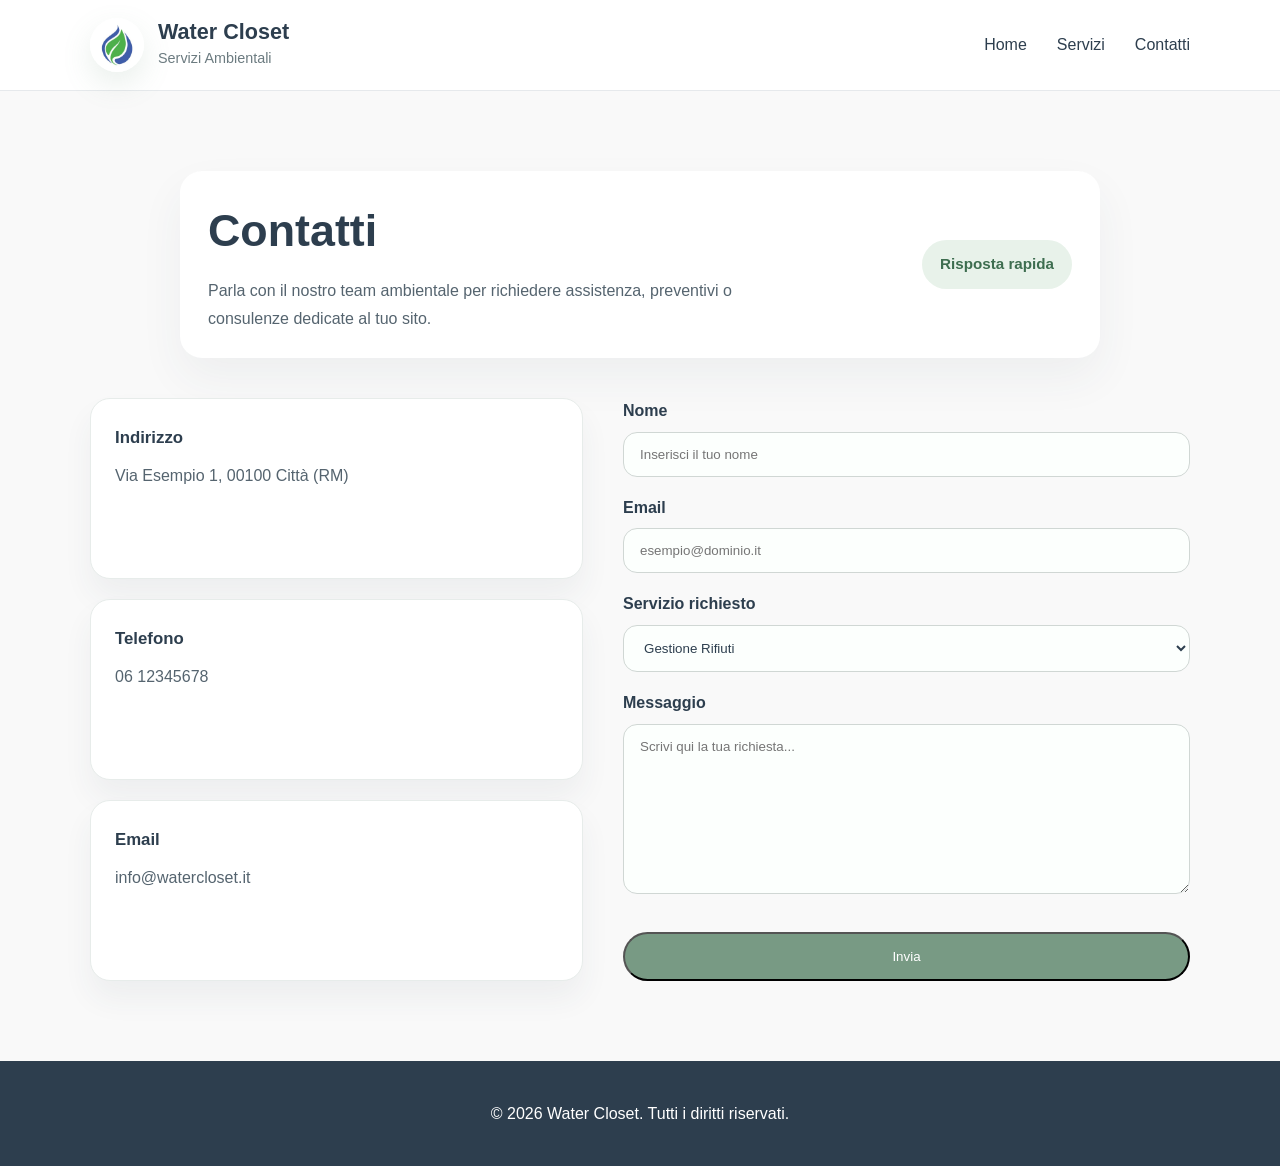
==== contatti.html @ e28da160 "Initial commit" ====
<!DOCTYPE html>
<html lang="it">
<head>
    <meta charset="UTF-8">
    <meta name="viewport" content="width=device-width, initial-scale=1.0">
    <title>Contatti | Water Closet</title>
    <link rel="stylesheet" href="style.css">
</head>
<body>
    <header>
        <nav class="main-nav">
            <a href="index.html" class="logo">
                <img src="photos/669924329_18087143873010487_5912451233334755473_n.jpg" width="50" height="50" alt="Logo">
                <div>
                    <h1>Water Closet</h1>
                    <p>Servizi Ambientali</p>
                </div>
            </a>
            <ul class="nav-links">
                <li><a href="index.html">Home</a></li>
                <li><a href="servizi.html">Servizi</a></li>
                <li><a href="contatti.html">Contatti</a></li>
            </ul>
        </nav>
    </header>

    <main class="page-content">
        <section class="contact-hero">
            <div>
                <h2>Contatti</h2>
                <p>Parla con il nostro team ambientale per richiedere assistenza, preventivi o consulenze dedicate al tuo sito.</p>
            </div>
            <span class="contact-badge">Risposta rapida</span>
        </section>

        <div class="contact-container">
            <aside class="contact-info">
                <div class="contact-card">
                    <h3>Indirizzo</h3>
                    <p>Via Esempio 1, 00100 Città (RM)</p>
                </div>
                <div class="contact-card">
                    <h3>Telefono</h3>
                    <p>06 12345678</p>
                </div>
                <div class="contact-card">
                    <h3>Email</h3>
                    <p>info@watercloset.it</p>
                </div>
            </aside>

            <form id="contact-form">
                <div class="input-group">
                    <label for="name">Nome</label>
                    <input id="name" type="text" placeholder="Inserisci il tuo nome" required>
                </div>
                <div class="input-group">
                    <label for="email">Email</label>
                    <input id="email" type="email" placeholder="esempio@dominio.it" required>
                </div>
                <div class="input-group">
                    <label for="service">Servizio richiesto</label>
                    <select id="service">
                        <option>Gestione Rifiuti</option>
                        <option>Manutenzione Ambientale</option>
                        <option>Interventi di Emergenza</option>
                    </select>
                </div>
                <div class="input-group">
                    <label for="message">Messaggio</label>
                    <textarea id="message" placeholder="Scrivi qui la tua richiesta..."></textarea>
                </div>
                <button type="submit" class="btn">Invia</button>
            </form>
        </div>
    </main>

    <footer>
        <p>&copy; 2026 Water Closet. Tutti i diritti riservati.</p>
    </footer>
</body>
</html>
---- style.css ----
/* Reset & Base */
* { margin: 0; padding: 0; box-sizing: border-box; font-family: 'Inter', 'Helvetica Neue', Arial, sans-serif; }
body { background-color: #f9f9f9; color: #2d3e4e; line-height: 1.6; }

/* Navigation */
header { position: sticky; top: 0; z-index: 10; background: #ffffffee; border-bottom: 1px solid #e6e9ec; backdrop-filter: blur(8px); }
.main-nav { max-width: 1200px; margin: 0 auto; padding: 18px 50px; display: flex; align-items: center; justify-content: space-between; gap: 24px; }
.logo { display: flex; align-items: center; gap: 14px; text-decoration: none; color: inherit; }
.logo img { width: 54px; height: 54px; border-radius: 50%; object-fit: cover; box-shadow: 0 12px 30px rgba(120, 154, 132, 0.16); }
.logo h1 { font-size: 1.35rem; line-height: 1.1; margin-bottom: 4px; }
.logo p { margin: 0; font-size: 0.9rem; color: #6c7b80; }
.nav-links { display: flex; list-style: none; align-items: center; gap: 30px; margin: 0; padding: 0; }
.nav-links li a { color: #2d3e4e; text-decoration: none; font-weight: 500; transition: color 0.25s ease; }
.nav-links li a:hover { color: #789a84; }
.nav-btn { display: inline-flex; align-items: center; justify-content: center; padding: 12px 24px; background: #789a84; color: #fff; text-decoration: none; border-radius: 999px; font-weight: 600; transition: background 0.3s ease, transform 0.2s ease; }
.nav-btn:hover { background: #5a7a66; transform: translateY(-1px); }

/* Hero */
.hero { height: 70vh; display: flex; flex-direction: column; justify-content: center; align-items: center; text-align: center; background: #fff; }
.hero h1 { font-size: 3.5rem; margin-bottom: 20px; color: #2d3e4e; }
.btn { display: inline-block; padding: 15px 30px; background: #789a84; color: #fff; text-decoration: none; border-radius: 30px; margin-top: 20px; transition: background 0.3s; }
.btn:hover { background: #5a7a66; }

/* Services Section */
.page-content { padding: 80px 50px; }
.services-section { max-width: 1180px; margin: 0 auto; }
.services-header { display: flex; align-items: flex-start; justify-content: space-between; gap: 32px; margin-bottom: 40px; padding: 28px 32px; background: #fff; border-radius: 24px; box-shadow: 0 18px 40px rgba(45, 62, 78, 0.05); }
.services-header .eyebrow { display: inline-block; margin-bottom: 14px; color: #789a84; font-weight: 700; letter-spacing: 0.08em; text-transform: uppercase; font-size: 0.85rem; }
.services-header h2 { font-size: 2.8rem; color: #2d3e4e; line-height: 1.05; margin: 0 0 18px; }
.services-intro { max-width: 610px; color: #55646f; line-height: 1.8; }
.btn-secondary { background: #2d3e4e; color: #fff; }
.btn-secondary:hover { background: #1f2b36; }

.services-grid { display: grid; grid-template-columns: repeat(auto-fit, minmax(280px, 1fr)); gap: 28px; }
.service-card { text-align: left; padding: 36px 30px; border-radius: 22px; border: none; box-shadow: 0 20px 45px rgba(45, 62, 78, 0.08); transition: transform 0.3s ease, box-shadow 0.3s ease; }
.service-card:hover { transform: translateY(-6px); box-shadow: 0 28px 55px rgba(45, 62, 78, 0.12); }
.service-card-head { display: flex; align-items: center; gap: 18px; margin-bottom: 18px; }
.service-icon { display: inline-flex; align-items: center; justify-content: center; width: 56px; height: 56px; background: rgba(120, 154, 132, 0.12); border-radius: 18px; font-size: 1.5rem; }
.service-card h3 { margin: 0; font-size: 1.4rem; color: #2d3e4e; }
.service-card p { color: #55646f; line-height: 1.75; margin: 0; }

/* Gallery */
#gallery { padding: 80px 50px; background: linear-gradient(180deg, #f8fbf8 0%, #f0f4ef 100%); }
#gallery h2 { font-size: 2.6rem; text-align: center; color: #2d3e4e; margin-bottom: 12px; position: relative; }
#gallery h2::after { content: ''; display: block; width: 80px; height: 4px; background: #789a84; border-radius: 999px; margin: 18px auto 0; }
.gallery-intro { max-width: 720px; margin: 0 auto 40px; text-align: center; color: #4b5d63; font-size: 1rem; line-height: 1.7; }
.gallery { max-width: 1180px; margin: 0 auto; display: grid; grid-template-columns: repeat(auto-fit, minmax(260px, 1fr)); gap: 24px; }
.gallery-item { position: relative; overflow: hidden; border-radius: 22px; background: #fff; box-shadow: 0 18px 35px rgba(45, 62, 78, 0.08); transition: transform 0.35s ease, box-shadow 0.35s ease; }
.gallery-item:hover { transform: translateY(-6px); box-shadow: 0 26px 45px rgba(45, 62, 78, 0.14); }
.gallery img { width: 100%; height: 100%; min-height: 280px; object-fit: cover; display: block; transition: transform 0.4s ease; }
.gallery-item:hover img { transform: scale(1.05); }
.gallery figcaption { position: absolute; left: 0; right: 0; bottom: 0; padding: 18px 20px; background: rgba(25, 40, 52, 0.73); color: #f8f9fa; font-size: 0.95rem; line-height: 1.5; }

/* Contact Page */
.page-content { padding: 80px 50px; }
.contact-hero { max-width: 920px; margin: 0 auto 40px; display: flex; align-items: center; justify-content: space-between; gap: 20px; padding: 24px 28px; background: #fff; border-radius: 22px; box-shadow: 0 20px 45px rgba(45, 62, 78, 0.06); }
.contact-hero h2 { font-size: 2.8rem; color: #2d3e4e; margin-bottom: 10px; }
.contact-hero p { color: #55646f; max-width: 550px; line-height: 1.8; }
.contact-badge { display: inline-flex; align-items: center; padding: 12px 18px; background: #e8f2ea; color: #3d6d4f; border-radius: 999px; font-weight: 600; font-size: 0.95rem; }
.contact-container { max-width: 1100px; margin: 0 auto; display: grid; grid-template-columns: 1fr 1.15fr; gap: 40px; }
.contact-info { display: grid; gap: 20px; }
.contact-card { background: #fff; padding: 26px 24px; border-radius: 20px; border: 1px solid #e7ecea; box-shadow: 0 18px 30px rgba(45, 62, 78, 0.06); }
.contact-card h3 { margin-bottom: 10px; color: #2d3e4e; font-size: 1.05rem; }
.contact-card p { color: #55646f; line-height: 1.7; }
#contact-form { display: grid; gap: 18px; }
.input-group { display: grid; gap: 8px; }
.input-group label { font-weight: 600; color: #2d3e4e; }
#contact-form input,
#contact-form select,
#contact-form textarea { width: 100%; padding: 14px 16px; border: 1px solid #d0d7d4; border-radius: 14px; background: #fcfffd; color: #2d3e4e; transition: border-color 0.25s ease, box-shadow 0.25s ease; }
#contact-form input:focus,
#contact-form select:focus,
#contact-form textarea:focus { outline: none; border-color: #789a84; box-shadow: 0 0 0 4px rgba(120, 154, 132, 0.12); }
#contact-form textarea { min-height: 170px; resize: vertical; }
#contact-form .btn { align-self: flex-start; }

footer { text-align: center; padding: 40px; background: #2d3e4e; color: #fff; }

@media (max-width: 940px) {
    .contact-container { grid-template-columns: 1fr; }
}

@media (max-width: 740px) {
    .main-nav { padding: 18px 24px; }
    .contact-hero { flex-direction: column; align-items: flex-start; }
    .contact-hero h2 { font-size: 2.2rem; }
}
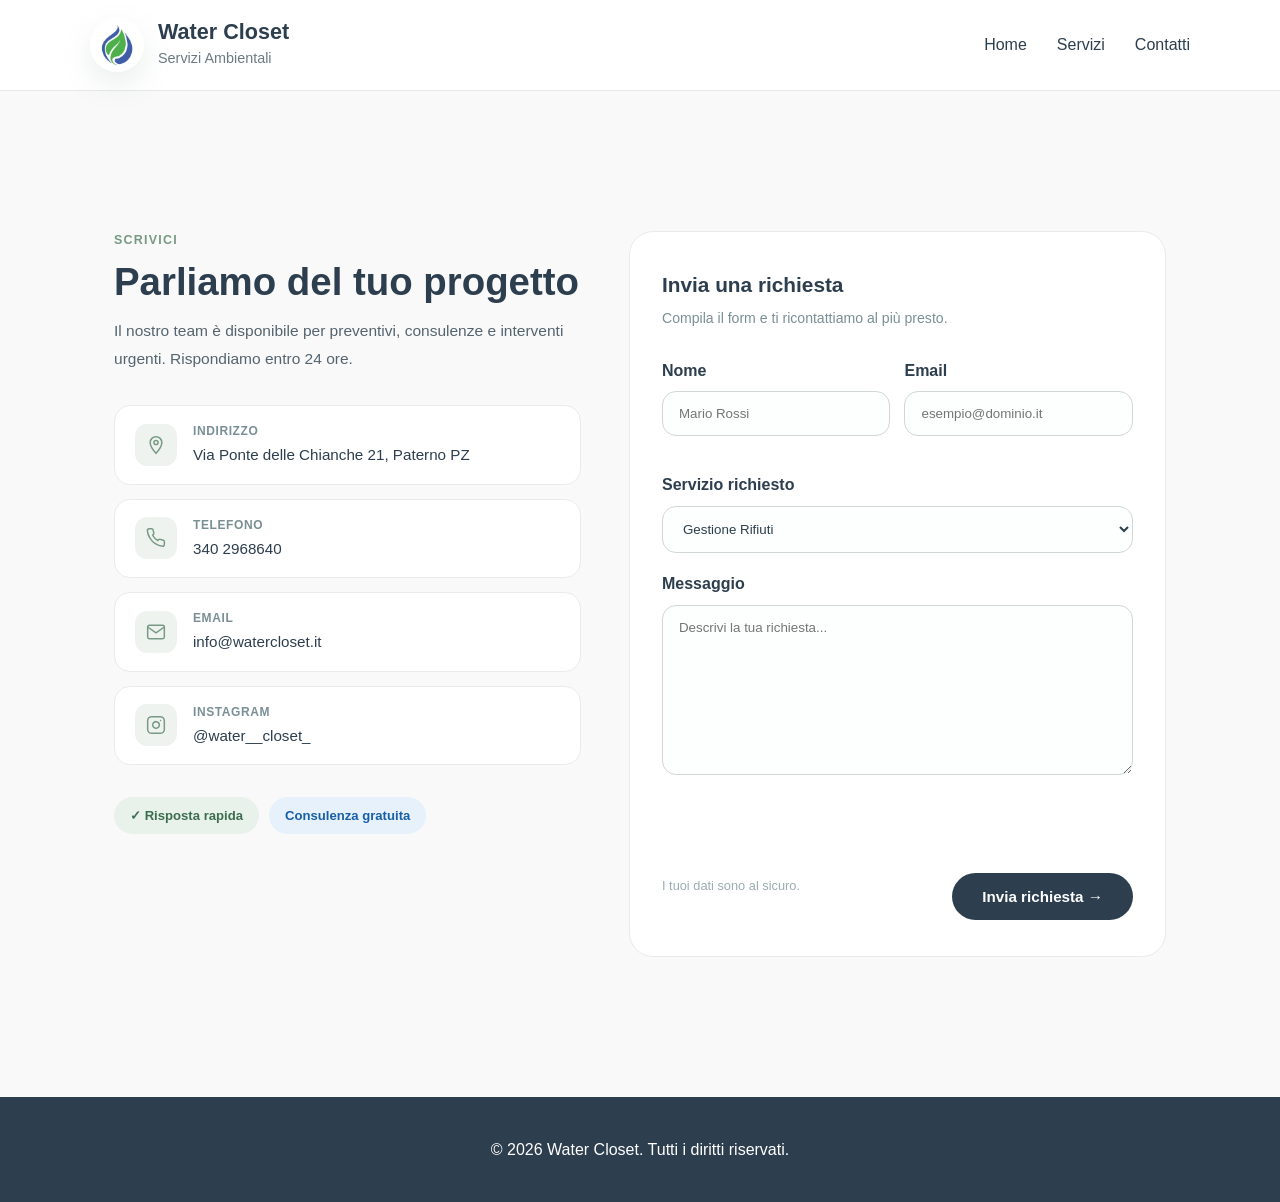
==== commit 9ea332c2: "second commit" ====
--- a/contatti.html
+++ b/contatti.html
@@ -25,58 +25,127 @@
     </header>
 
     <main class="page-content">
-        <section class="contact-hero">
-            <div>
-                <h2>Contatti</h2>
-                <p>Parla con il nostro team ambientale per richiedere assistenza, preventivi o consulenze dedicate al tuo sito.</p>
+        <div class="contact-wrap">
+
+            <div class="contact-split">
+
+                <!-- Colonna sinistra: info -->
+                <div class="contact-left">
+                    <p class="contact-eyebrow">Scrivici</p>
+                    <h2 class="contact-title">Parliamo del tuo progetto</h2>
+                    <p class="contact-sub">Il nostro team è disponibile per preventivi, consulenze e interventi urgenti. Rispondiamo entro 24 ore.</p>
+
+                    <div class="info-stack">
+                        <div class="info-row">
+                            <div class="info-icon">
+                                <svg viewBox="0 0 24 24" fill="none" stroke="#789a84" stroke-width="1.8" stroke-linecap="round" stroke-linejoin="round">
+                                    <path d="M12 2C8.13 2 5 5.13 5 9c0 5.25 7 13 7 13s7-7.75 7-13c0-3.87-3.13-7-7-7z"/>
+                                    <circle cx="12" cy="9" r="2.5"/>
+                                </svg>
+                            </div>
+                            <div>
+                                <div class="info-label">Indirizzo</div>
+                                <div class="info-value">Via Ponte delle Chianche 21, Paterno PZ</div>
+                            </div>
+                        </div>
+                        <div class="info-row">
+                            <div class="info-icon">
+                                <svg viewBox="0 0 24 24" fill="none" stroke="#789a84" stroke-width="1.8" stroke-linecap="round" stroke-linejoin="round">
+                                    <path d="M22 16.92v3a2 2 0 0 1-2.18 2 19.79 19.79 0 0 1-8.63-3.07A19.5 19.5 0 0 1 4.69 12 19.79 19.79 0 0 1 1.61 3.18 2 2 0 0 1 3.61 1h3a2 2 0 0 1 2 1.72c.127.96.361 1.903.7 2.81a2 2 0 0 1-.45 2.11L7.91 8.69a16 16 0 0 0 6.29 6.29l.91-.91a2 2 0 0 1 2.11-.45c.907.339 1.85.573 2.81.7A2 2 0 0 1 22 16.92z"/>
+                                </svg>
+                            </div>
+                            <div>
+                                <div class="info-label">Telefono</div>
+                                <div class="info-value"><a href="tel:+393402968640">340 2968640</a></div>
+                            </div>
+                        </div>
+                        <div class="info-row">
+                            <div class="info-icon">
+                                <svg viewBox="0 0 24 24" fill="none" stroke="#789a84" stroke-width="1.8" stroke-linecap="round" stroke-linejoin="round">
+                                    <path d="M4 4h16c1.1 0 2 .9 2 2v12c0 1.1-.9 2-2 2H4c-1.1 0-2-.9-2-2V6c0-1.1.9-2 2-2z"/>
+                                    <polyline points="22,6 12,13 2,6"/>
+                                </svg>
+                            </div>
+                            <div>
+                                <div class="info-label">Email</div>
+                                <div class="info-value"><a href="mailto:info@watercloset.it">info@watercloset.it</a></div>
+                            </div>
+                        </div>
+                        <div class="info-row">
+                            <div class="info-icon">
+                                <svg viewBox="0 0 24 24" fill="none" stroke="#789a84" stroke-width="1.8" stroke-linecap="round" stroke-linejoin="round">
+                                    <rect x="2" y="2" width="20" height="20" rx="5" ry="5"/>
+                                    <path d="M16 11.37A4 4 0 1 1 12.63 8 4 4 0 0 1 16 11.37z"/>
+                                    <line x1="17.5" y1="6.5" x2="17.51" y2="6.5"/>
+                                </svg>
+                            </div>
+                            <div>
+                                <div class="info-label">Instagram</div>
+                                <div class="info-value"><a href="https://www.instagram.com/water__closet_/" target="_blank" rel="noopener">@water__closet_</a></div>
+                            </div>
+                        </div>
+                    </div>
+
+                    <div class="contact-badges">
+                        <span class="cbadge cbadge-green">✓ Risposta rapida</span>
+                        <span class="cbadge cbadge-blue">Consulenza gratuita</span>
+                    </div>
+                </div>
+
+                <!-- Colonna destra: form -->
+                <div class="form-card">
+                    <p class="form-card-title">Invia una richiesta</p>
+                    <p class="form-card-sub">Compila il form e ti ricontattiamo al più presto.</p>
+
+                    <form id="contact-form" action="https://formsubmit.co/anthonypepe2004@gmail.com" method="POST">
+                        <input type="hidden" name="_subject" value="Richiesta preventivo Water Closet">
+                        <input type="hidden" name="_captcha" value="false">
+                        <input type="hidden" name="_template" value="table">
+
+                        <div class="form-row2">
+                            <div class="input-group">
+                                <label for="name">Nome</label>
+                                <input id="name" name="name" type="text" placeholder="Mario Rossi" required>
+                            </div>
+                            <div class="input-group">
+                                <label for="email">Email</label>
+                                <input id="email" name="email" type="email" placeholder="esempio@dominio.it" required>
+                            </div>
+                        </div>
+
+                        <div class="input-group">
+                            <label for="service">Servizio richiesto</label>
+                            <select id="service" name="service">
+                                <option>Gestione Rifiuti</option>
+                                <option>Manutenzione Ambientale</option>
+                                <option>Interventi di Emergenza</option>
+                            </select>
+                        </div>
+
+                        <div class="input-group">
+                            <label for="message">Messaggio</label>
+                            <textarea id="message" name="message" placeholder="Descrivi la tua richiesta..."></textarea>
+                        </div>
+
+                        <div class="form-message" aria-live="polite"></div>
+
+                        <div class="form-submit-row">
+                            <span class="form-note">I tuoi dati sono al sicuro.</span>
+                            <button type="submit" class="btn btn-dark">
+                                Invia richiesta →
+                            </button>
+                        </div>
+                    </form>
+                </div>
+
             </div>
-            <span class="contact-badge">Risposta rapida</span>
-        </section>
-
-        <div class="contact-container">
-            <aside class="contact-info">
-                <div class="contact-card">
-                    <h3>Indirizzo</h3>
-                    <p>Via Esempio 1, 00100 Città (RM)</p>
-                </div>
-                <div class="contact-card">
-                    <h3>Telefono</h3>
-                    <p>06 12345678</p>
-                </div>
-                <div class="contact-card">
-                    <h3>Email</h3>
-                    <p>info@watercloset.it</p>
-                </div>
-            </aside>
-
-            <form id="contact-form">
-                <div class="input-group">
-                    <label for="name">Nome</label>
-                    <input id="name" type="text" placeholder="Inserisci il tuo nome" required>
-                </div>
-                <div class="input-group">
-                    <label for="email">Email</label>
-                    <input id="email" type="email" placeholder="esempio@dominio.it" required>
-                </div>
-                <div class="input-group">
-                    <label for="service">Servizio richiesto</label>
-                    <select id="service">
-                        <option>Gestione Rifiuti</option>
-                        <option>Manutenzione Ambientale</option>
-                        <option>Interventi di Emergenza</option>
-                    </select>
-                </div>
-                <div class="input-group">
-                    <label for="message">Messaggio</label>
-                    <textarea id="message" placeholder="Scrivi qui la tua richiesta..."></textarea>
-                </div>
-                <button type="submit" class="btn">Invia</button>
-            </form>
         </div>
     </main>
 
     <footer>
         <p>&copy; 2026 Water Closet. Tutti i diritti riservati.</p>
     </footer>
+
+    <script src="script.js"></script>
 </body>
-</html>
+</html>
--- a/style.css
+++ b/style.css
@@ -16,8 +16,11 @@
 .nav-btn:hover { background: #5a7a66; transform: translateY(-1px); }
 
 /* Hero */
-.hero { height: 70vh; display: flex; flex-direction: column; justify-content: center; align-items: center; text-align: center; background: #fff; }
+.hero { min-height: 72vh; display: flex; flex-direction: column; justify-content: center; align-items: center; text-align: center; background: #fff; padding: 20px; }
 .hero h1 { font-size: 3.5rem; margin-bottom: 20px; color: #2d3e4e; }
+.hero p { max-width: 680px; margin: 0 auto 28px; color: #54606b; line-height: 1.8; }
+.hero-image { margin-bottom: 28px; width: min(860px, 100%); border-radius: 28px; overflow: hidden; box-shadow: 0 24px 50px rgba(45, 62, 78, 0.12); }
+.hero-image img { width: 100%; height: auto; display: block; }
 .btn { display: inline-block; padding: 15px 30px; background: #789a84; color: #fff; text-decoration: none; border-radius: 30px; margin-top: 20px; transition: background 0.3s; }
 .btn:hover { background: #5a7a66; }
 
@@ -47,6 +50,8 @@
 .gallery { max-width: 1180px; margin: 0 auto; display: grid; grid-template-columns: repeat(auto-fit, minmax(260px, 1fr)); gap: 24px; }
 .gallery-item { position: relative; overflow: hidden; border-radius: 22px; background: #fff; box-shadow: 0 18px 35px rgba(45, 62, 78, 0.08); transition: transform 0.35s ease, box-shadow 0.35s ease; }
 .gallery-item:hover { transform: translateY(-6px); box-shadow: 0 26px 45px rgba(45, 62, 78, 0.14); }
+.gallery-item--small { justify-self: center; width: min(280px, 100%); }
+.gallery-item--small .gallery img { min-height: 280px; }
 .gallery img { width: 100%; height: 100%; min-height: 280px; object-fit: cover; display: block; transition: transform 0.4s ease; }
 .gallery-item:hover img { transform: scale(1.05); }
 .gallery figcaption { position: absolute; left: 0; right: 0; bottom: 0; padding: 18px 20px; background: rgba(25, 40, 52, 0.73); color: #f8f9fa; font-size: 0.95rem; line-height: 1.5; }
@@ -72,8 +77,220 @@
 #contact-form select:focus,
 #contact-form textarea:focus { outline: none; border-color: #789a84; box-shadow: 0 0 0 4px rgba(120, 154, 132, 0.12); }
 #contact-form textarea { min-height: 170px; resize: vertical; }
+.form-message { min-height: 24px; font-size: 0.98rem; color: #2d3e4e; margin-bottom: 10px; }
+.form-message.success { color: #2b6f46; }
+.form-message.error { color: #8b2f2f; }
 #contact-form .btn { align-self: flex-start; }
-
+/* ── Contatti: nuovo layout ── */
+
+.contact-wrap {
+    max-width: 1100px;
+    margin: 0 auto;
+    padding: 60px 24px;
+}
+
+.contact-split {
+    display: grid;
+    grid-template-columns: 1fr 1.15fr;
+    gap: 48px;
+    align-items: start;
+}
+
+/* Colonna sinistra */
+.contact-left {
+    display: flex;
+    flex-direction: column;
+    gap: 0;
+}
+
+.contact-eyebrow {
+    font-size: 0.78rem;
+    font-weight: 700;
+    letter-spacing: 0.1em;
+    text-transform: uppercase;
+    color: #789a84;
+    margin-bottom: 10px;
+}
+
+.contact-title {
+    font-size: 2.4rem;
+    font-weight: 700;
+    color: #2d3e4e;
+    line-height: 1.1;
+    margin-bottom: 14px;
+}
+
+.contact-sub {
+    color: #55646f;
+    line-height: 1.8;
+    font-size: 0.97rem;
+    margin-bottom: 32px;
+}
+
+/* Card info */
+.info-stack {
+    display: flex;
+    flex-direction: column;
+    gap: 14px;
+    margin-bottom: 32px;
+}
+
+.info-row {
+    display: flex;
+    align-items: center;
+    gap: 16px;
+    padding: 16px 20px;
+    background: #fff;
+    border-radius: 16px;
+    border: 1px solid #e7ecea;
+    transition: box-shadow 0.25s ease;
+}
+
+.info-row:hover {
+    box-shadow: 0 8px 24px rgba(45, 62, 78, 0.08);
+}
+
+.info-icon {
+    width: 42px;
+    height: 42px;
+    border-radius: 12px;
+    background: rgba(120, 154, 132, 0.12);
+    display: flex;
+    align-items: center;
+    justify-content: center;
+    flex-shrink: 0;
+}
+
+.info-icon svg {
+    width: 20px;
+    height: 20px;
+}
+
+.info-label {
+    font-size: 0.75rem;
+    color: #7a8f95;
+    font-weight: 600;
+    letter-spacing: 0.05em;
+    text-transform: uppercase;
+    margin-bottom: 2px;
+}
+
+.info-value {
+    font-size: 0.95rem;
+    color: #2d3e4e;
+    font-weight: 500;
+}
+
+.info-value a {
+    color: #2d3e4e;
+    text-decoration: none;
+}
+
+.info-value a:hover {
+    color: #789a84;
+}
+
+/* Badge */
+.contact-badges {
+    display: flex;
+    gap: 10px;
+    flex-wrap: wrap;
+}
+
+.cbadge {
+    display: inline-flex;
+    align-items: center;
+    padding: 8px 16px;
+    border-radius: 999px;
+    font-size: 0.82rem;
+    font-weight: 600;
+}
+
+.cbadge-green {
+    background: #e8f2ea;
+    color: #3d6d4f;
+}
+
+.cbadge-blue {
+    background: #e6f1fb;
+    color: #185fa5;
+}
+
+/* Form card */
+.form-card {
+    background: #fff;
+    border-radius: 24px;
+    border: 1px solid #e7ecea;
+    padding: 36px 32px;
+}
+
+.form-card-title {
+    font-size: 1.3rem;
+    font-weight: 700;
+    color: #2d3e4e;
+    margin-bottom: 6px;
+}
+
+.form-card-sub {
+    font-size: 0.88rem;
+    color: #7a8f95;
+    margin-bottom: 28px;
+}
+
+/* Form rows */
+.form-row2 {
+    display: grid;
+    grid-template-columns: 1fr 1fr;
+    gap: 14px;
+    margin-bottom: 18px;
+}
+
+.form-submit-row {
+    display: flex;
+    align-items: center;
+    justify-content: space-between;
+    gap: 12px;
+    margin-top: 8px;
+}
+
+.form-note {
+    font-size: 0.8rem;
+    color: #9aacb0;
+}
+
+.btn-dark {
+    background: #2d3e4e;
+    color: #fff;
+    border: none;
+    cursor: pointer;
+    font-size: 0.95rem;
+    font-weight: 600;
+    font-family: inherit;
+}
+
+.btn-dark:hover {
+    background: #1f2b36;
+}
+
+/* Responsive */
+@media (max-width: 860px) {
+    .contact-split {
+        grid-template-columns: 1fr;
+    }
+
+    .contact-title {
+        font-size: 2rem;
+    }
+
+    .form-row2 {
+        grid-template-columns: 1fr;
+    }
+
+    .form-submit-row {
+        flex-direction: column;
+        align-items: flex-start;
+    }
+}
 footer { text-align: center; padding: 40px; background: #2d3e4e; color: #fff; }
 
 @media (max-width: 940px) {
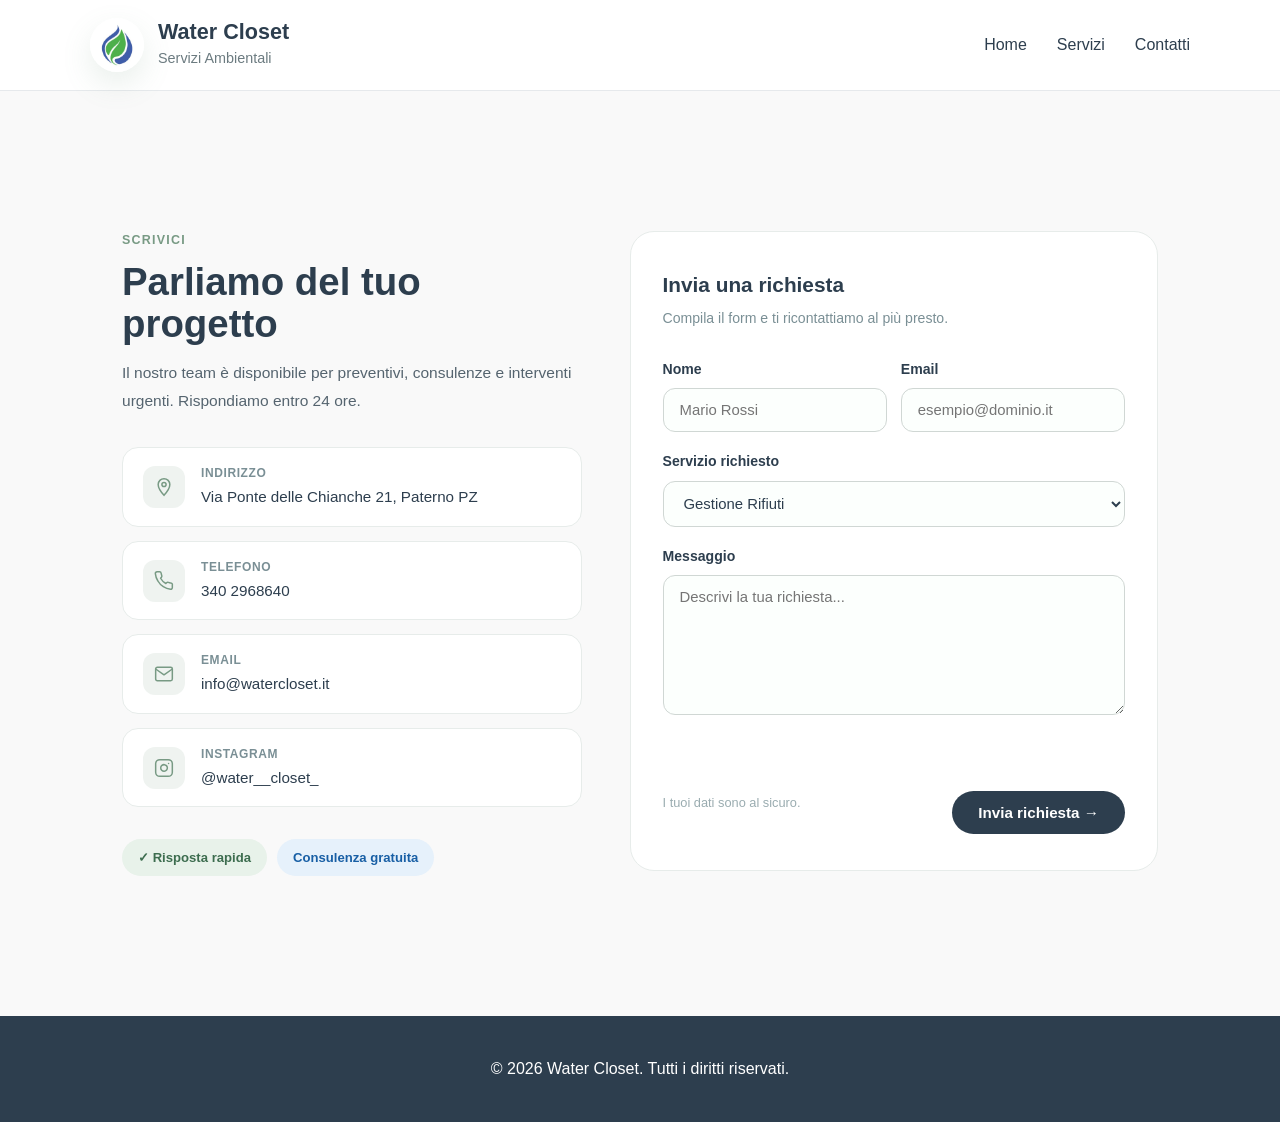
==== commit b25de6cc: "edists" ====
--- a/contatti.html
+++ b/contatti.html
@@ -3,7 +3,8 @@
 <head>
     <meta charset="UTF-8">
     <meta name="viewport" content="width=device-width, initial-scale=1.0">
-    <title>Contatti | Water Closet</title>
+    <title>Water Closet | Servizi Ambientali</title>
+    <link rel="icon" href="photos/669924329_18087143873010487_5912451233334755473_n.jpg" type="image/jpeg">
     <link rel="stylesheet" href="style.css">
 </head>
 <body>
--- a/style.css
+++ b/style.css
@@ -57,36 +57,10 @@
 .gallery figcaption { position: absolute; left: 0; right: 0; bottom: 0; padding: 18px 20px; background: rgba(25, 40, 52, 0.73); color: #f8f9fa; font-size: 0.95rem; line-height: 1.5; }
 
 /* Contact Page */
-.page-content { padding: 80px 50px; }
-.contact-hero { max-width: 920px; margin: 0 auto 40px; display: flex; align-items: center; justify-content: space-between; gap: 20px; padding: 24px 28px; background: #fff; border-radius: 22px; box-shadow: 0 20px 45px rgba(45, 62, 78, 0.06); }
-.contact-hero h2 { font-size: 2.8rem; color: #2d3e4e; margin-bottom: 10px; }
-.contact-hero p { color: #55646f; max-width: 550px; line-height: 1.8; }
-.contact-badge { display: inline-flex; align-items: center; padding: 12px 18px; background: #e8f2ea; color: #3d6d4f; border-radius: 999px; font-weight: 600; font-size: 0.95rem; }
-.contact-container { max-width: 1100px; margin: 0 auto; display: grid; grid-template-columns: 1fr 1.15fr; gap: 40px; }
-.contact-info { display: grid; gap: 20px; }
-.contact-card { background: #fff; padding: 26px 24px; border-radius: 20px; border: 1px solid #e7ecea; box-shadow: 0 18px 30px rgba(45, 62, 78, 0.06); }
-.contact-card h3 { margin-bottom: 10px; color: #2d3e4e; font-size: 1.05rem; }
-.contact-card p { color: #55646f; line-height: 1.7; }
-#contact-form { display: grid; gap: 18px; }
-.input-group { display: grid; gap: 8px; }
-.input-group label { font-weight: 600; color: #2d3e4e; }
-#contact-form input,
-#contact-form select,
-#contact-form textarea { width: 100%; padding: 14px 16px; border: 1px solid #d0d7d4; border-radius: 14px; background: #fcfffd; color: #2d3e4e; transition: border-color 0.25s ease, box-shadow 0.25s ease; }
-#contact-form input:focus,
-#contact-form select:focus,
-#contact-form textarea:focus { outline: none; border-color: #789a84; box-shadow: 0 0 0 4px rgba(120, 154, 132, 0.12); }
-#contact-form textarea { min-height: 170px; resize: vertical; }
-.form-message { min-height: 24px; font-size: 0.98rem; color: #2d3e4e; margin-bottom: 10px; }
-.form-message.success { color: #2b6f46; }
-.form-message.error { color: #8b2f2f; }
-#contact-form .btn { align-self: flex-start; }
-/* ── Contatti: nuovo layout ── */
-
 .contact-wrap {
     max-width: 1100px;
     margin: 0 auto;
-    padding: 60px 24px;
+    padding: 60px 32px;
 }
 
 .contact-split {
@@ -96,11 +70,9 @@
     align-items: start;
 }
 
-/* Colonna sinistra */
 .contact-left {
     display: flex;
     flex-direction: column;
-    gap: 0;
 }
 
 .contact-eyebrow {
@@ -127,7 +99,6 @@
     margin-bottom: 32px;
 }
 
-/* Card info */
 .info-stack {
     display: flex;
     flex-direction: column;
@@ -190,7 +161,6 @@
     color: #789a84;
 }
 
-/* Badge */
 .contact-badges {
     display: flex;
     gap: 10px;
@@ -216,7 +186,6 @@
     color: #185fa5;
 }
 
-/* Form card */
 .form-card {
     background: #fff;
     border-radius: 24px;
@@ -237,20 +206,68 @@
     margin-bottom: 28px;
 }
 
-/* Form rows */
+#contact-form {
+    display: grid;
+    gap: 18px;
+}
+
 .form-row2 {
     display: grid;
     grid-template-columns: 1fr 1fr;
     gap: 14px;
-    margin-bottom: 18px;
-}
+}
+
+.input-group {
+    display: grid;
+    gap: 8px;
+}
+
+.input-group label {
+    font-weight: 600;
+    color: #2d3e4e;
+    font-size: 0.88rem;
+}
+
+#contact-form input,
+#contact-form select,
+#contact-form textarea {
+    width: 100%;
+    padding: 13px 16px;
+    border: 1px solid #d0d7d4;
+    border-radius: 12px;
+    background: #fcfffd;
+    color: #2d3e4e;
+    font-size: 0.93rem;
+    font-family: inherit;
+    transition: border-color 0.25s ease, box-shadow 0.25s ease;
+    outline: none;
+}
+
+#contact-form input:focus,
+#contact-form select:focus,
+#contact-form textarea:focus {
+    border-color: #789a84;
+    box-shadow: 0 0 0 3px rgba(120, 154, 132, 0.13);
+}
+
+#contact-form textarea {
+    min-height: 140px;
+    resize: vertical;
+}
+
+.form-message {
+    min-height: 20px;
+    font-size: 0.9rem;
+}
+
+.form-message.success { color: #2b6f46; }
+.form-message.error { color: #8b2f2f; }
 
 .form-submit-row {
     display: flex;
     align-items: center;
     justify-content: space-between;
     gap: 12px;
-    margin-top: 8px;
 }
 
 .form-note {
@@ -259,47 +276,48 @@
 }
 
 .btn-dark {
+    display: inline-flex;
+    align-items: center;
+    gap: 8px;
+    padding: 13px 26px;
     background: #2d3e4e;
     color: #fff;
     border: none;
-    cursor: pointer;
+    border-radius: 999px;
     font-size: 0.95rem;
     font-weight: 600;
     font-family: inherit;
+    cursor: pointer;
+    transition: background 0.25s ease, transform 0.2s ease;
+    text-decoration: none;
 }
 
 .btn-dark:hover {
     background: #1f2b36;
-}
+    transform: translateY(-1px);
+}
+
+/* Footer */
+footer { text-align: center; padding: 40px; background: #2d3e4e; color: #fff; }
 
 /* Responsive */
+@media (max-width: 940px) {
+    .page-content { padding: 60px 30px; }
+}
+
 @media (max-width: 860px) {
-    .contact-split {
-        grid-template-columns: 1fr;
-    }
-
-    .contact-title {
-        font-size: 2rem;
-    }
-
-    .form-row2 {
-        grid-template-columns: 1fr;
-    }
-
-    .form-submit-row {
-        flex-direction: column;
-        align-items: flex-start;
-    }
-}
-footer { text-align: center; padding: 40px; background: #2d3e4e; color: #fff; }
-
-@media (max-width: 940px) {
-    .contact-container { grid-template-columns: 1fr; }
+    .contact-split { grid-template-columns: 1fr; }
+    .contact-title { font-size: 2rem; }
+    .form-row2 { grid-template-columns: 1fr; }
+    .form-submit-row { flex-direction: column; align-items: flex-start; }
 }
 
 @media (max-width: 740px) {
     .main-nav { padding: 18px 24px; }
-    .contact-hero { flex-direction: column; align-items: flex-start; }
-    .contact-hero h2 { font-size: 2.2rem; }
-}
-
+    .page-content { padding: 40px 20px; }
+}
+
+@media (max-width: 560px) {
+    .contact-wrap { padding: 40px 18px; }
+    .form-card { padding: 24px 18px; }
+}
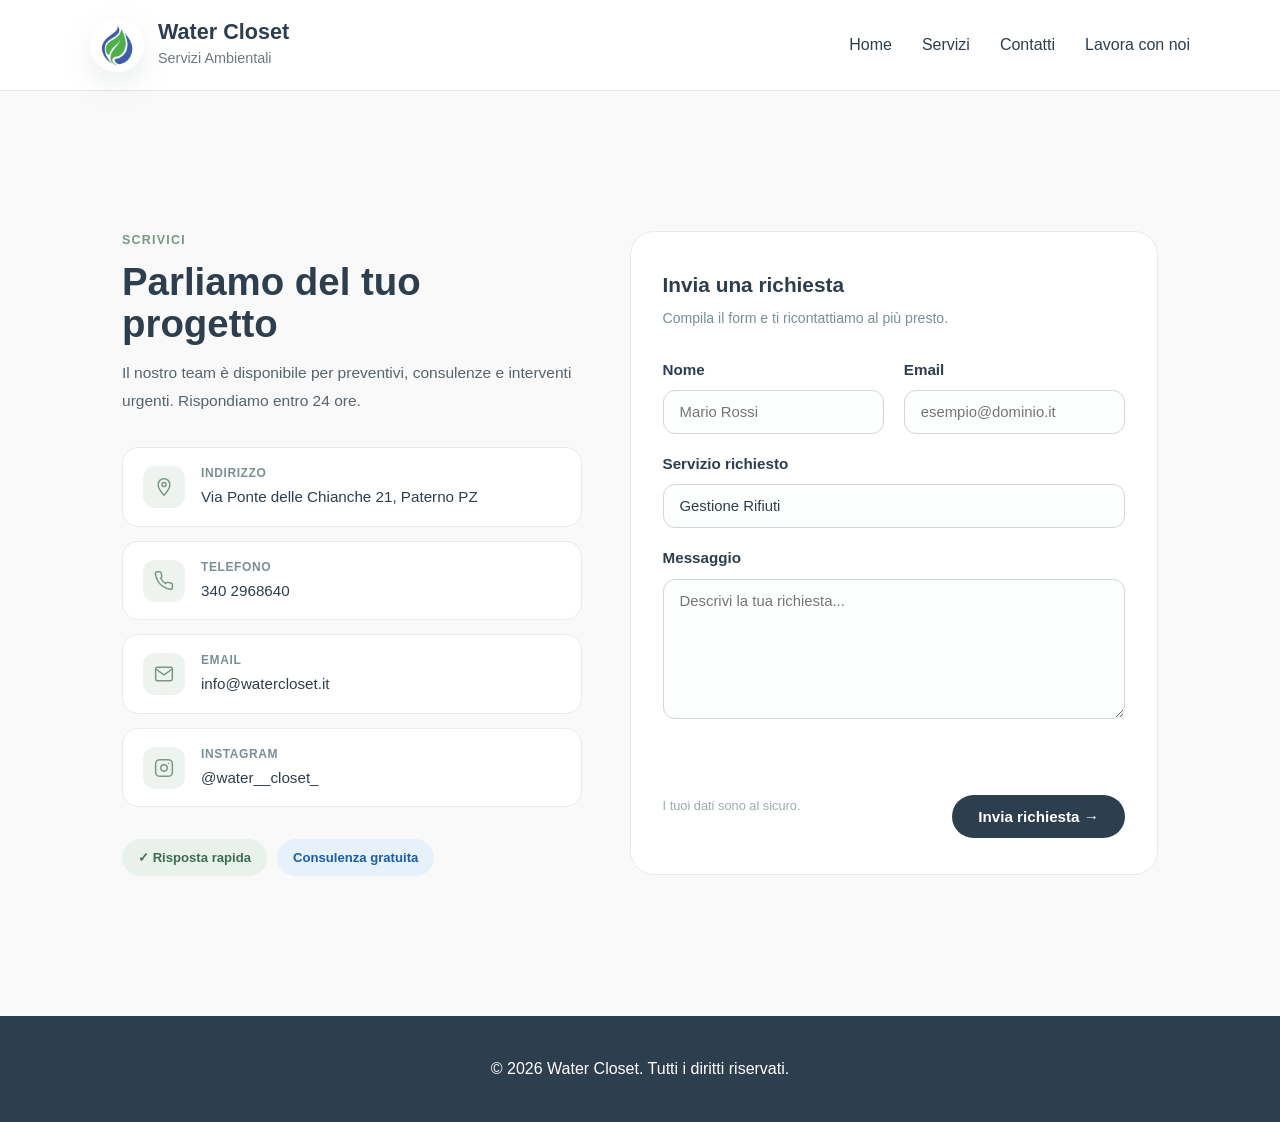
==== commit 56a4913a: "other edits" ====
--- a/contatti.html
+++ b/contatti.html
@@ -21,6 +21,7 @@
                 <li><a href="index.html">Home</a></li>
                 <li><a href="servizi.html">Servizi</a></li>
                 <li><a href="contatti.html">Contatti</a></li>
+                <li><a href="lavora.html">Lavora con noi</a></li>
             </ul>
         </nav>
     </header>
@@ -98,7 +99,7 @@
                     <p class="form-card-title">Invia una richiesta</p>
                     <p class="form-card-sub">Compila il form e ti ricontattiamo al più presto.</p>
 
-                    <form id="contact-form" action="https://formsubmit.co/anthonypepe2004@gmail.com" method="POST">
+                    <form id="contact-form" action="https://formsubmit.co/info@watercloset.it" method="POST">
                         <input type="hidden" name="_subject" value="Richiesta preventivo Water Closet">
                         <input type="hidden" name="_captcha" value="false">
                         <input type="hidden" name="_template" value="table">
--- a/style.css
+++ b/style.css
@@ -3,7 +3,7 @@
 body { background-color: #f9f9f9; color: #2d3e4e; line-height: 1.6; }
 
 /* Navigation */
-header { position: sticky; top: 0; z-index: 10; background: #ffffffee; border-bottom: 1px solid #e6e9ec; backdrop-filter: blur(8px); }
+header { position: sticky; top: 0; z-index: 100; background: #ffffffee; border-bottom: 1px solid #e6e9ec; backdrop-filter: blur(8px); }
 .main-nav { max-width: 1200px; margin: 0 auto; padding: 18px 50px; display: flex; align-items: center; justify-content: space-between; gap: 24px; }
 .logo { display: flex; align-items: center; gap: 14px; text-decoration: none; color: inherit; }
 .logo img { width: 54px; height: 54px; border-radius: 50%; object-fit: cover; box-shadow: 0 12px 30px rgba(120, 154, 132, 0.16); }
@@ -12,17 +12,24 @@
 .nav-links { display: flex; list-style: none; align-items: center; gap: 30px; margin: 0; padding: 0; }
 .nav-links li a { color: #2d3e4e; text-decoration: none; font-weight: 500; transition: color 0.25s ease; }
 .nav-links li a:hover { color: #789a84; }
-.nav-btn { display: inline-flex; align-items: center; justify-content: center; padding: 12px 24px; background: #789a84; color: #fff; text-decoration: none; border-radius: 999px; font-weight: 600; transition: background 0.3s ease, transform 0.2s ease; }
+.nav-cta-mobile { display: none; }
+.nav-btn { display: inline-flex; align-items: center; justify-content: center; padding: 12px 24px; background: #789a84; color: #fff !important; text-decoration: none; border-radius: 999px; font-weight: 600; transition: background 0.3s ease, transform 0.2s ease; white-space: nowrap; }
 .nav-btn:hover { background: #5a7a66; transform: translateY(-1px); }
 
+/* Hamburger button */
+.hamburger { display: none; flex-direction: column; justify-content: center; align-items: center; gap: 5px; width: 44px; height: 44px; background: none; border: none; cursor: pointer; padding: 8px; border-radius: 8px; flex-shrink: 0; }
+.hamburger span { display: block; width: 22px; height: 2px; background: #2d3e4e; border-radius: 2px; transition: transform 0.3s ease, opacity 0.3s ease; }
+.hamburger.is-active span:nth-child(1) { transform: translateY(7px) rotate(45deg); }
+.hamburger.is-active span:nth-child(2) { opacity: 0; }
+.hamburger.is-active span:nth-child(3) { transform: translateY(-7px) rotate(-45deg); }
+
 /* Hero */
-.hero { min-height: 72vh; display: flex; flex-direction: column; justify-content: center; align-items: center; text-align: center; background: #fff; padding: 20px; }
-.hero h1 { font-size: 3.5rem; margin-bottom: 20px; color: #2d3e4e; }
-.hero p { max-width: 680px; margin: 0 auto 28px; color: #54606b; line-height: 1.8; }
-.hero-image { margin-bottom: 28px; width: min(860px, 100%); border-radius: 28px; overflow: hidden; box-shadow: 0 24px 50px rgba(45, 62, 78, 0.12); }
-.hero-image img { width: 100%; height: auto; display: block; }
-.btn { display: inline-block; padding: 15px 30px; background: #789a84; color: #fff; text-decoration: none; border-radius: 30px; margin-top: 20px; transition: background 0.3s; }
-.btn:hover { background: #5a7a66; }
+.hero { min-height: 72vh; display: flex; flex-direction: column; justify-content: center; align-items: center; text-align: center; padding: 20px; color: #fff; background-color: #2d3e4e; background-image: linear-gradient(180deg, rgba(45, 62, 78, 0.72) 0%, rgba(45, 62, 78, 0.72) 100%), url('photos/670951677_2027281184841001_6023731819023591207_n.jpg'); background-size: cover; background-position: center center; background-repeat: no-repeat; }
+.hero h1 { font-size: 3.5rem; margin-bottom: 20px; color: #fff; }
+.hero p { max-width: 680px; margin: 0 auto 28px; color: rgba(255, 255, 255, 0.88); line-height: 1.8; }
+.hero-image { display: none; }
+.btn { display: inline-block; padding: 15px 30px; background: #f7f7f7; color: #2d3e4e; text-decoration: none; border-radius: 30px; margin-top: 20px; transition: background 0.3s; }
+.btn:hover { background: #e6e6e6; }
 
 /* Services Section */
 .page-content { padding: 80px 50px; }
@@ -31,14 +38,14 @@
 .services-header .eyebrow { display: inline-block; margin-bottom: 14px; color: #789a84; font-weight: 700; letter-spacing: 0.08em; text-transform: uppercase; font-size: 0.85rem; }
 .services-header h2 { font-size: 2.8rem; color: #2d3e4e; line-height: 1.05; margin: 0 0 18px; }
 .services-intro { max-width: 610px; color: #55646f; line-height: 1.8; }
-.btn-secondary { background: #2d3e4e; color: #fff; }
+.btn-secondary { background: #2d3e4e; color: #fff; white-space: nowrap; }
 .btn-secondary:hover { background: #1f2b36; }
 
 .services-grid { display: grid; grid-template-columns: repeat(auto-fit, minmax(280px, 1fr)); gap: 28px; }
-.service-card { text-align: left; padding: 36px 30px; border-radius: 22px; border: none; box-shadow: 0 20px 45px rgba(45, 62, 78, 0.08); transition: transform 0.3s ease, box-shadow 0.3s ease; }
+.service-card { text-align: left; padding: 36px 30px; border-radius: 22px; border: none; box-shadow: 0 20px 45px rgba(45, 62, 78, 0.08); transition: transform 0.3s ease, box-shadow 0.3s ease; background: #fff; }
 .service-card:hover { transform: translateY(-6px); box-shadow: 0 28px 55px rgba(45, 62, 78, 0.12); }
 .service-card-head { display: flex; align-items: center; gap: 18px; margin-bottom: 18px; }
-.service-icon { display: inline-flex; align-items: center; justify-content: center; width: 56px; height: 56px; background: rgba(120, 154, 132, 0.12); border-radius: 18px; font-size: 1.5rem; }
+.service-icon { display: inline-flex; align-items: center; justify-content: center; width: 56px; height: 56px; background: rgba(120, 154, 132, 0.12); border-radius: 18px; font-size: 1.5rem; flex-shrink: 0; }
 .service-card h3 { margin: 0; font-size: 1.4rem; color: #2d3e4e; }
 .service-card p { color: #55646f; line-height: 1.75; margin: 0; }
 
@@ -57,254 +64,236 @@
 .gallery figcaption { position: absolute; left: 0; right: 0; bottom: 0; padding: 18px 20px; background: rgba(25, 40, 52, 0.73); color: #f8f9fa; font-size: 0.95rem; line-height: 1.5; }
 
 /* Contact Page */
-.contact-wrap {
-    max-width: 1100px;
-    margin: 0 auto;
-    padding: 60px 32px;
-}
-
-.contact-split {
-    display: grid;
-    grid-template-columns: 1fr 1.15fr;
-    gap: 48px;
-    align-items: start;
-}
-
-.contact-left {
-    display: flex;
-    flex-direction: column;
-}
-
-.contact-eyebrow {
-    font-size: 0.78rem;
-    font-weight: 700;
-    letter-spacing: 0.1em;
-    text-transform: uppercase;
-    color: #789a84;
-    margin-bottom: 10px;
-}
-
-.contact-title {
-    font-size: 2.4rem;
-    font-weight: 700;
-    color: #2d3e4e;
-    line-height: 1.1;
-    margin-bottom: 14px;
-}
-
-.contact-sub {
-    color: #55646f;
-    line-height: 1.8;
-    font-size: 0.97rem;
-    margin-bottom: 32px;
-}
-
-.info-stack {
-    display: flex;
-    flex-direction: column;
-    gap: 14px;
-    margin-bottom: 32px;
-}
-
-.info-row {
-    display: flex;
-    align-items: center;
-    gap: 16px;
-    padding: 16px 20px;
-    background: #fff;
-    border-radius: 16px;
-    border: 1px solid #e7ecea;
-    transition: box-shadow 0.25s ease;
-}
-
-.info-row:hover {
-    box-shadow: 0 8px 24px rgba(45, 62, 78, 0.08);
-}
-
-.info-icon {
-    width: 42px;
-    height: 42px;
-    border-radius: 12px;
-    background: rgba(120, 154, 132, 0.12);
-    display: flex;
-    align-items: center;
-    justify-content: center;
-    flex-shrink: 0;
-}
-
-.info-icon svg {
-    width: 20px;
-    height: 20px;
-}
-
-.info-label {
-    font-size: 0.75rem;
-    color: #7a8f95;
-    font-weight: 600;
-    letter-spacing: 0.05em;
-    text-transform: uppercase;
-    margin-bottom: 2px;
-}
-
-.info-value {
-    font-size: 0.95rem;
-    color: #2d3e4e;
-    font-weight: 500;
-}
-
-.info-value a {
-    color: #2d3e4e;
-    text-decoration: none;
-}
-
-.info-value a:hover {
-    color: #789a84;
-}
-
-.contact-badges {
-    display: flex;
-    gap: 10px;
-    flex-wrap: wrap;
-}
-
-.cbadge {
-    display: inline-flex;
-    align-items: center;
-    padding: 8px 16px;
-    border-radius: 999px;
-    font-size: 0.82rem;
-    font-weight: 600;
-}
-
-.cbadge-green {
-    background: #e8f2ea;
-    color: #3d6d4f;
-}
-
-.cbadge-blue {
-    background: #e6f1fb;
-    color: #185fa5;
-}
-
-.form-card {
-    background: #fff;
-    border-radius: 24px;
-    border: 1px solid #e7ecea;
-    padding: 36px 32px;
-}
-
-.form-card-title {
-    font-size: 1.3rem;
-    font-weight: 700;
-    color: #2d3e4e;
-    margin-bottom: 6px;
-}
-
-.form-card-sub {
-    font-size: 0.88rem;
-    color: #7a8f95;
-    margin-bottom: 28px;
-}
-
-#contact-form {
-    display: grid;
-    gap: 18px;
-}
-
-.form-row2 {
-    display: grid;
-    grid-template-columns: 1fr 1fr;
-    gap: 14px;
-}
-
-.input-group {
-    display: grid;
-    gap: 8px;
-}
-
-.input-group label {
-    font-weight: 600;
-    color: #2d3e4e;
-    font-size: 0.88rem;
-}
-
-#contact-form input,
-#contact-form select,
-#contact-form textarea {
-    width: 100%;
-    padding: 13px 16px;
-    border: 1px solid #d0d7d4;
-    border-radius: 12px;
-    background: #fcfffd;
-    color: #2d3e4e;
-    font-size: 0.93rem;
-    font-family: inherit;
-    transition: border-color 0.25s ease, box-shadow 0.25s ease;
-    outline: none;
-}
-
-#contact-form input:focus,
-#contact-form select:focus,
-#contact-form textarea:focus {
-    border-color: #789a84;
-    box-shadow: 0 0 0 3px rgba(120, 154, 132, 0.13);
-}
-
-#contact-form textarea {
-    min-height: 140px;
-    resize: vertical;
-}
-
-.form-message {
-    min-height: 20px;
-    font-size: 0.9rem;
-}
-
+.contact-wrap { max-width: 1100px; margin: 0 auto; padding: 60px 32px; }
+.contact-split { display: grid; grid-template-columns: 1fr 1.15fr; gap: 48px; align-items: start; }
+.contact-left { display: flex; flex-direction: column; }
+.contact-eyebrow { font-size: 0.78rem; font-weight: 700; letter-spacing: 0.1em; text-transform: uppercase; color: #789a84; margin-bottom: 10px; }
+.contact-title { font-size: 2.4rem; font-weight: 700; color: #2d3e4e; line-height: 1.1; margin-bottom: 14px; }
+.contact-sub { color: #55646f; line-height: 1.8; font-size: 0.97rem; margin-bottom: 32px; }
+.info-stack { display: flex; flex-direction: column; gap: 14px; margin-bottom: 32px; }
+.info-row { display: flex; align-items: center; gap: 16px; padding: 16px 20px; background: #fff; border-radius: 16px; border: 1px solid #e7ecea; transition: box-shadow 0.25s ease; }
+.info-row:hover { box-shadow: 0 8px 24px rgba(45, 62, 78, 0.08); }
+.info-icon { width: 42px; height: 42px; border-radius: 12px; background: rgba(120, 154, 132, 0.12); display: flex; align-items: center; justify-content: center; flex-shrink: 0; }
+.info-icon svg { width: 20px; height: 20px; }
+.info-label { font-size: 0.75rem; color: #7a8f95; font-weight: 600; letter-spacing: 0.05em; text-transform: uppercase; margin-bottom: 2px; }
+.info-value { font-size: 0.95rem; color: #2d3e4e; font-weight: 500; }
+.info-value a { color: #2d3e4e; text-decoration: none; }
+.info-value a:hover { color: #789a84; }
+.contact-badges { display: flex; gap: 10px; flex-wrap: wrap; }
+.cbadge { display: inline-flex; align-items: center; padding: 8px 16px; border-radius: 999px; font-size: 0.82rem; font-weight: 600; }
+.cbadge-green { background: #e8f2ea; color: #3d6d4f; }
+.cbadge-blue { background: #e6f1fb; color: #185fa5; }
+.form-card { background: #fff; border-radius: 24px; border: 1px solid #e7ecea; padding: 36px 32px; }
+.form-card-title { font-size: 1.3rem; font-weight: 700; color: #2d3e4e; margin-bottom: 6px; }
+.form-card-sub { font-size: 0.88rem; color: #7a8f95; margin-bottom: 28px; }
+#contact-form { display: grid; gap: 18px; }
+.form-row2 { display: grid; grid-template-columns: 1fr 1fr; gap: 14px; }
+.input-group { display: grid; gap: 8px; }
+.input-group label { font-weight: 600; color: #2d3e4e; font-size: 0.88rem; }
+#contact-form input, #contact-form select, #contact-form textarea { width: 100%; padding: 13px 16px; border: 1px solid #d0d7d4; border-radius: 12px; background: #fcfffd; color: #2d3e4e; font-size: 0.93rem; font-family: inherit; transition: border-color 0.25s ease, box-shadow 0.25s ease; outline: none; -webkit-appearance: none; appearance: none; }
+#contact-form input:focus, #contact-form select:focus, #contact-form textarea:focus { border-color: #789a84; box-shadow: 0 0 0 3px rgba(120, 154, 132, 0.13); }
+#contact-form textarea { min-height: 140px; resize: vertical; }
+.form-message { min-height: 20px; font-size: 0.9rem; }
 .form-message.success { color: #2b6f46; }
 .form-message.error { color: #8b2f2f; }
-
-.form-submit-row {
-    display: flex;
-    align-items: center;
-    justify-content: space-between;
-    gap: 12px;
-}
-
-.form-note {
-    font-size: 0.8rem;
-    color: #9aacb0;
-}
-
-.btn-dark {
-    display: inline-flex;
-    align-items: center;
-    gap: 8px;
-    padding: 13px 26px;
-    background: #2d3e4e;
-    color: #fff;
-    border: none;
-    border-radius: 999px;
-    font-size: 0.95rem;
-    font-weight: 600;
-    font-family: inherit;
-    cursor: pointer;
-    transition: background 0.25s ease, transform 0.2s ease;
-    text-decoration: none;
-}
-
-.btn-dark:hover {
-    background: #1f2b36;
-    transform: translateY(-1px);
-}
+.form-submit-row { display: flex; align-items: center; justify-content: space-between; gap: 12px; }
+.form-note { font-size: 0.8rem; color: #9aacb0; }
+.btn-dark { display: inline-flex; align-items: center; gap: 8px; padding: 13px 26px; background: #2d3e4e; color: #fff; border: none; border-radius: 999px; font-size: 0.95rem; font-weight: 600; font-family: inherit; cursor: pointer; transition: background 0.25s ease, transform 0.2s ease; text-decoration: none; }
+.btn-dark:hover { background: #1f2b36; transform: translateY(-1px); }
+
+/* Career Page */
+.career-hero { text-align: center; padding: 60px 50px 40px; background: linear-gradient(135deg, #f8fbf8 0%, #eef5f2 100%); }
+.career-hero h1 { font-size: 2.8rem; color: #2d3e4e; margin-bottom: 16px; }
+.career-hero p { max-width: 680px; margin: 0 auto; color: #55646f; font-size: 1.1rem; line-height: 1.7; }
+
+.career-form-wrapper { max-width: 900px; margin: -40px auto 0; padding: 0 50px 80px; position: relative; z-index: 2; }
+.career-form-card { background: #fff; padding: 50px 45px; border-radius: 28px; box-shadow: 0 30px 60px rgba(45, 62, 78, 0.12); }
+.career-form-card h2 { font-size: 1.8rem; color: #2d3e4e; margin-bottom: 10px; }
+.career-form-card > p { color: #55646f; margin-bottom: 35px; }
+
+#lavora-form { display: grid; gap: 20px; }
+.form-row2 { display: grid; grid-template-columns: 1fr 1fr; gap: 20px; }
+
+.input-group { display: grid; gap: 8px; }
+.input-group label { font-weight: 600; color: #2d3e4e; font-size: 0.95rem; }
+
+#lavora-form input,
+#lavora-form select,
+#lavora-form textarea { width: 100%; padding: 14px 16px; border: 1.5px solid #d0d7d4; border-radius: 14px; background: #fcfffd; color: #2d3e4e; font-size: 0.95rem; transition: border-color 0.25s ease, box-shadow 0.25s ease; }
+
+#lavora-form input:focus,
+#lavora-form select:focus,
+#lavora-form textarea:focus { outline: none; border-color: #789a84; box-shadow: 0 0 0 4px rgba(120, 154, 132, 0.12); }
+
+#lavora-form textarea { min-height: 140px; resize: vertical; font-family: inherit; }
+
+.file-input-wrapper { position: relative; display: inline-block; width: 100%; }
+#cv { position: absolute; opacity: 0; width: 0; height: 0; }
+.file-input-label { display: block; padding: 14px 16px; border: 2px dashed #d0d7d4; border-radius: 14px; background: #fcfffd; color: #789a84; text-align: center; font-weight: 600; cursor: pointer; transition: all 0.25s ease; }
+.file-input-wrapper:hover .file-input-label { border-color: #789a84; background: #f0f6f3; }
+#cv:valid ~ .file-input-label { border-color: #2b6f46; color: #2b6f46; }
+
+.career-message { min-height: 24px; font-size: 0.98rem; color: #2d3e4e; }
+.career-message.success { color: #2b6f46; font-weight: 600; }
+.career-message.error { color: #8b2f2f; font-weight: 600; }
 
 /* Footer */
+/* Clients Section */
+#clients { padding: 80px 50px; background: #fff; }
+.clients-header { text-align: center; margin-bottom: 60px; }
+.clients-header h2 { font-size: 2.6rem; color: #2d3e4e; margin-bottom: 12px; position: relative; display: inline-block; }
+.clients-header h2::after { content: ''; display: block; width: 80px; height: 4px; background: #789a84; border-radius: 999px; margin: 18px auto 0; }
+.clients-header p { max-width: 680px; margin: 28px auto 0; color: #55646f; font-size: 1.05rem; line-height: 1.7; }
+
+.clients-grid { max-width: 1000px; margin: 0 auto; display: grid; grid-template-columns: repeat(auto-fit, minmax(340px, 1fr)); gap: 40px; }
+.client-card { padding: 40px 32px; background: linear-gradient(135deg, #fafbfa 0%, #f5f8f7 100%); border-radius: 20px; border: 1px solid #e7ecea; text-align: center; transition: transform 0.3s ease, box-shadow 0.3s ease; }
+.client-card:hover { transform: translateY(-4px); box-shadow: 0 20px 45px rgba(120, 154, 132, 0.1); }
+
+.client-logo { font-size: 2.8rem; font-weight: 900; letter-spacing: 2px; color: #789a84; margin-bottom: 18px; }
+.client-name { font-size: 1.3rem; font-weight: 700; color: #2d3e4e; margin-bottom: 12px; }
+.client-desc { color: #6b7d82; line-height: 1.6; margin: 0; }
+
 footer { text-align: center; padding: 40px; background: #2d3e4e; color: #fff; }
 
-/* Responsive */
+/* =====================
+   RESPONSIVE — CLIENTS (< 820px)
+   ===================== */
+@media (max-width: 820px) {
+    #clients { padding: 60px 30px; }
+    .clients-header h2 { font-size: 2.1rem; }
+    .clients-grid { gap: 30px; grid-template-columns: 1fr; }
+}
+
+@media (max-width: 600px) {
+    #clients { padding: 40px 20px; }
+    .clients-header h2 { font-size: 1.8rem; }
+    .clients-header p { font-size: 0.95rem; }
+    .client-card { padding: 32px 24px; }
+    .client-logo { font-size: 2.2rem; }
+    .client-name { font-size: 1.1rem; }
+}
+
+
 @media (max-width: 940px) {
+    .main-nav { padding: 16px 30px; }
     .page-content { padding: 60px 30px; }
-}
-
+    .services-header { flex-direction: column; gap: 20px; }
+    .services-header h2 { font-size: 2.2rem; }
+    #gallery { padding: 60px 30px; }
+}
+
+/* =====================
+   RESPONSIVE — MOBILE HAMBURGER (< 680px)
+   ===================== */
+@media (max-width: 680px) {
+    /* Show hamburger, hide desktop nav */
+    .hamburger { display: flex; }
+    .nav-btn-desktop { display: none; }
+    .nav-cta-mobile { display: list-item; }
+
+    .nav-links {
+        display: none;
+        flex-direction: column;
+        align-items: stretch;
+        gap: 0;
+        position: absolute;
+        top: 100%;
+        left: 0;
+        right: 0;
+        background: #fff;
+        border-bottom: 1px solid #e6e9ec;
+        padding: 12px 24px 20px;
+        z-index: 99;
+    }
+
+    .nav-links.nav-open { display: flex; }
+
+    .nav-links li a {
+        display: block;
+        padding: 14px 0;
+        font-size: 1rem;
+        border-bottom: 1px solid #f0f2f1;
+    }
+
+    .nav-links li:last-child a { border-bottom: none; }
+
+    .nav-cta-mobile .nav-btn {
+        display: flex;
+        justify-content: center;
+        margin-top: 8px;
+        padding: 14px 20px;
+        font-size: 1rem;
+    }
+
+    .main-nav { padding: 14px 20px; position: relative; }
+    .logo img { width: 42px; height: 42px; }
+    .logo h1 { font-size: 1.1rem; }
+    .logo p { font-size: 0.78rem; }
+}
+
+/* =====================
+   RESPONSIVE — MOBILE CONTENT (< 600px)
+   ===================== */
+@media (max-width: 600px) {
+    .page-content { padding: 32px 16px; }
+
+    .services-header {
+        padding: 20px 18px;
+        border-radius: 16px;
+        flex-direction: column;
+        gap: 16px;
+        margin-bottom: 24px;
+    }
+
+    .services-header h2 { font-size: 1.8rem; }
+    .services-intro { font-size: 0.92rem; }
+
+    .services-header .btn {
+        width: 100%;
+        text-align: center;
+        justify-content: center;
+        padding: 14px 20px;
+    }
+
+    .services-grid { grid-template-columns: 1fr; gap: 16px; }
+
+    .service-card {
+        padding: 20px 18px;
+        border-radius: 16px;
+        display: flex;
+        flex-direction: row;
+        align-items: flex-start;
+        gap: 16px;
+    }
+
+    .service-card-head {
+        flex-direction: column;
+        align-items: center;
+        gap: 10px;
+        margin-bottom: 0;
+        flex-shrink: 0;
+    }
+
+    .service-icon { width: 48px; height: 48px; font-size: 1.3rem; }
+
+    .service-card h3 { font-size: 1.1rem; margin-bottom: 6px; }
+
+    .service-card-body { flex: 1; }
+
+    .hero h1 { font-size: 2.2rem; }
+    .hero p { font-size: 0.95rem; }
+
+    #gallery { padding: 40px 16px; }
+    #gallery h2 { font-size: 1.9rem; }
+    .gallery { grid-template-columns: 1fr; gap: 16px; }
+    .gallery img { min-height: 220px; }
+
+    footer { padding: 28px 20px; font-size: 0.88rem; }
+}
+
+/* =====================
+   RESPONSIVE — CONTACT (< 860px)
+   ===================== */
 @media (max-width: 860px) {
     .contact-split { grid-template-columns: 1fr; }
     .contact-title { font-size: 2rem; }
@@ -312,12 +301,38 @@
     .form-submit-row { flex-direction: column; align-items: flex-start; }
 }
 
-@media (max-width: 740px) {
-    .main-nav { padding: 18px 24px; }
-    .page-content { padding: 40px 20px; }
-}
-
 @media (max-width: 560px) {
-    .contact-wrap { padding: 40px 18px; }
-    .form-card { padding: 24px 18px; }
+    .contact-wrap { padding: 32px 16px; }
+    .form-card { padding: 24px 16px; border-radius: 16px; }
+    .contact-title { font-size: 1.7rem; }
+
+    .btn-dark, #contact-form button[type="submit"] {
+        width: 100%;
+        justify-content: center;
+        padding: 15px 20px;
+        font-size: 1rem;
+    }
+
+    .form-submit-row { gap: 10px; }
+    .form-note { font-size: 0.78rem; }
+}
+
+/* =====================
+   RESPONSIVE — CAREER PAGE (< 820px)
+   ===================== */
+@media (max-width: 820px) {
+    .career-form-wrapper { padding: 0 24px 60px; }
+    .career-form-card { padding: 36px 28px; }
+    .form-row2 { grid-template-columns: 1fr; }
+    .form-submit-row { flex-direction: column; align-items: flex-start; }
+}
+
+@media (max-width: 600px) {
+    .career-hero { padding: 40px 20px 32px; }
+    .career-hero h1 { font-size: 1.8rem; }
+    .career-hero p { font-size: 0.95rem; }
+    .career-form-wrapper { padding: 0 16px 40px; margin-top: -32px; }
+    .career-form-card { padding: 28px 20px; border-radius: 20px; }
+    .career-form-card h2 { font-size: 1.4rem; }
+    .btn-dark { width: 100%; justify-content: center; }
 }
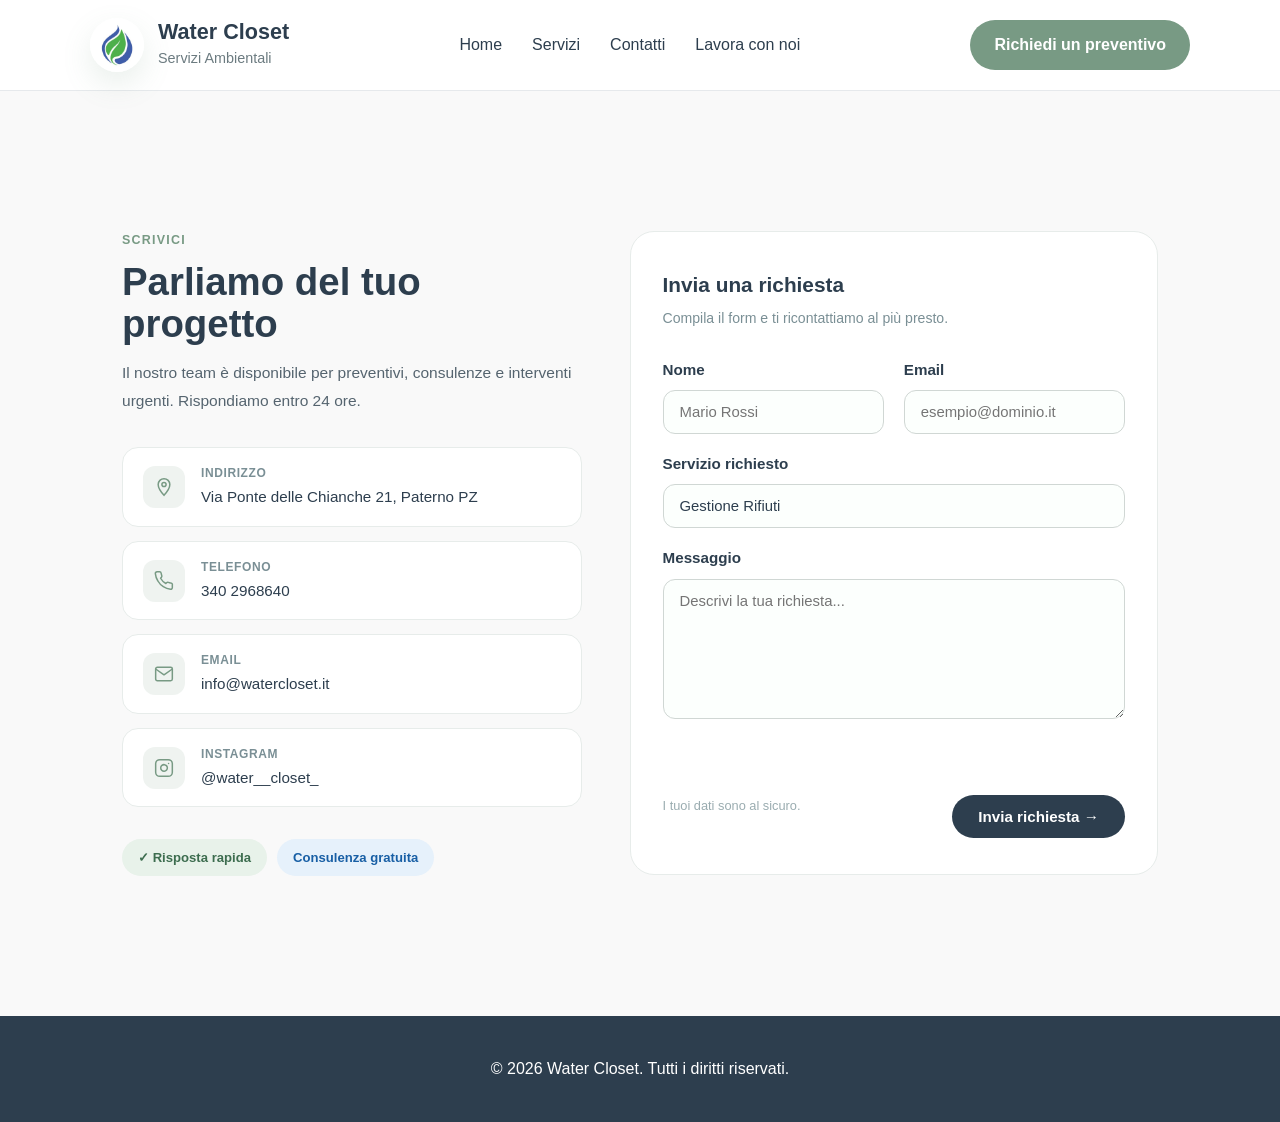
==== commit 6bb66a52: "edits" ====
--- a/contatti.html
+++ b/contatti.html
@@ -17,12 +17,19 @@
                     <p>Servizi Ambientali</p>
                 </div>
             </a>
-            <ul class="nav-links">
+            <ul class="nav-links" id="nav-links">
                 <li><a href="index.html">Home</a></li>
                 <li><a href="servizi.html">Servizi</a></li>
                 <li><a href="contatti.html">Contatti</a></li>
                 <li><a href="lavora.html">Lavora con noi</a></li>
+                <li class="nav-cta-mobile"><a href="contatti.html" class="nav-btn">Richiedi un preventivo</a></li>
             </ul>
+            <a href="contatti.html" class="nav-btn nav-btn-desktop">Richiedi un preventivo</a>
+            <button class="hamburger" id="hamburger" aria-label="Apri menu" aria-expanded="false" aria-controls="nav-links">
+                <span></span>
+                <span></span>
+                <span></span>
+            </button>
         </nav>
     </header>
 
